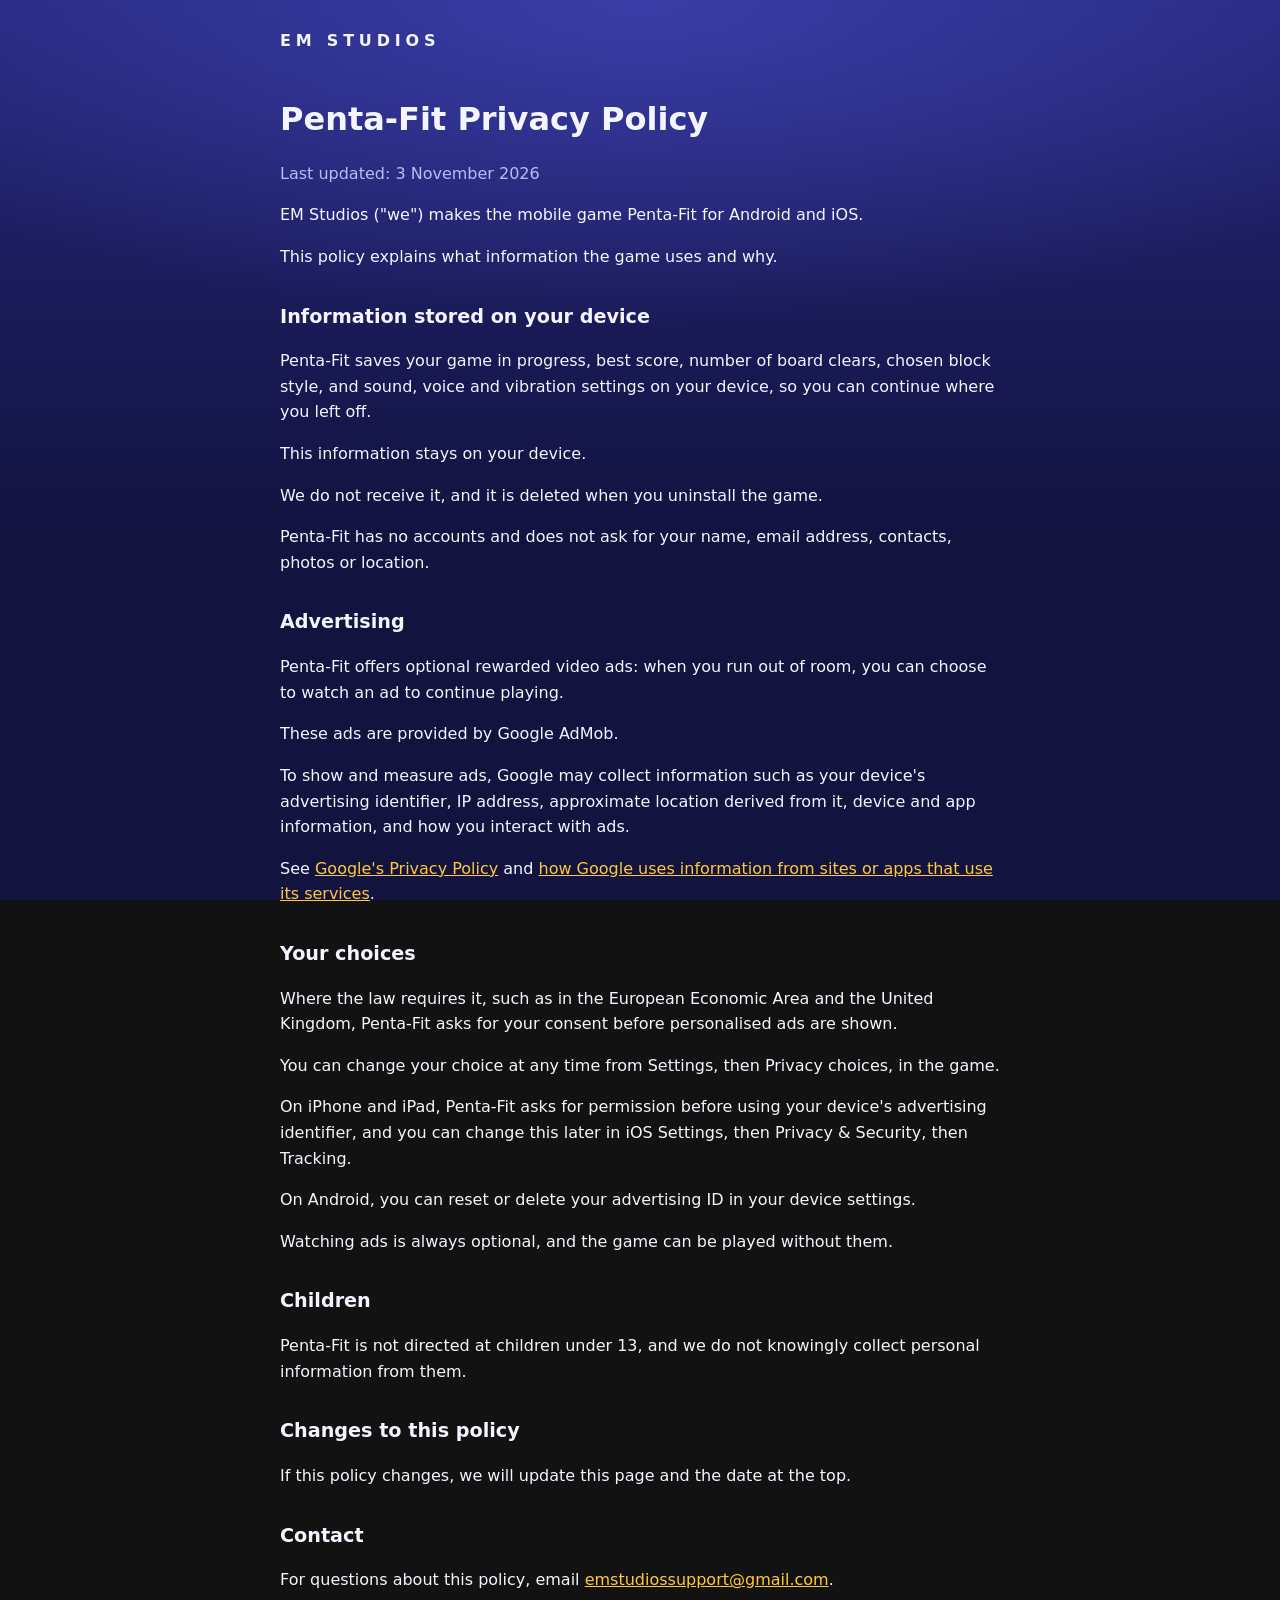
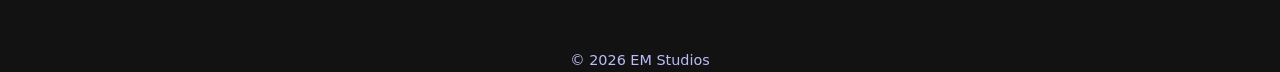
==== penta-fit/privacy.html @ 74112a07 "Add the EM Studios site, Penta-Fit privacy policy and app-ads.txt Co-Authored-By: Claude Opus 5.5 <n" ====
<!doctype html>
<html lang="en">
  <head>
    <meta charset="utf-8" />
    <meta name="viewport" content="width=device-width, initial-scale=1" />
    <title>Penta-Fit Privacy Policy</title>
    <meta name="description" content="How Penta-Fit by EM Studios uses information." />
    <link rel="icon" href="icon.svg" type="image/svg+xml" />
    <link rel="stylesheet" href="../styles.css" />
  </head>
  <body>
    <header class="site wrap"><a href="../">EM STUDIOS</a></header>
    <main class="wrap doc">
      <h1>Penta-Fit Privacy Policy</h1>
      <p class="meta">Last updated: 3 November 2026</p>

      <p>EM Studios ("we") makes the mobile game Penta-Fit for Android and iOS.</p>
      <p>This policy explains what information the game uses and why.</p>

      <h2>Information stored on your device</h2>
      <p>Penta-Fit saves your game in progress, best score, number of board clears, chosen block style, and sound, voice and vibration settings on your device, so you can continue where you left off.</p>
      <p>This information stays on your device.</p>
      <p>We do not receive it, and it is deleted when you uninstall the game.</p>
      <p>Penta-Fit has no accounts and does not ask for your name, email address, contacts, photos or location.</p>

      <h2>Advertising</h2>
      <p>Penta-Fit offers optional rewarded video ads: when you run out of room, you can choose to watch an ad to continue playing.</p>
      <p>These ads are provided by Google AdMob.</p>
      <p>To show and measure ads, Google may collect information such as your device's advertising identifier, IP address, approximate location derived from it, device and app information, and how you interact with ads.</p>
      <p>See <a href="https://policies.google.com/privacy">Google's Privacy Policy</a> and <a href="https://policies.google.com/technologies/partner-sites">how Google uses information from sites or apps that use its services</a>.</p>

      <h2>Your choices</h2>
      <p>Where the law requires it, such as in the European Economic Area and the United Kingdom, Penta-Fit asks for your consent before personalised ads are shown.</p>
      <p>You can change your choice at any time from Settings, then Privacy choices, in the game.</p>
      <p>On iPhone and iPad, Penta-Fit asks for permission before using your device's advertising identifier, and you can change this later in iOS Settings, then Privacy &amp; Security, then Tracking.</p>
      <p>On Android, you can reset or delete your advertising ID in your device settings.</p>
      <p>Watching ads is always optional, and the game can be played without them.</p>

      <h2>Children</h2>
      <p>Penta-Fit is not directed at children under 13, and we do not knowingly collect personal information from them.</p>

      <h2>Changes to this policy</h2>
      <p>If this policy changes, we will update this page and the date at the top.</p>

      <h2>Contact</h2>
      <p>For questions about this policy, email <a href="mailto:emstudiossupport@gmail.com">emstudiossupport@gmail.com</a>.</p>
    </main>
    <footer class="wrap">&copy; 2026 EM Studios</footer>
  </body>
</html>
---- styles.css ----
:root {
  --bg: #12133f;
  --bg-2: #1d1f5c;
  --text: #f4f5ff;
  --muted: #b9bcf5;
  --accent: #a855f7;
  --gold: #ffc93c;
  --line: rgb(255 255 255 / 0.12);
  color-scheme: dark;
}

* {
  box-sizing: border-box;
}

html {
  -webkit-text-size-adjust: 100%;
}

body {
  margin: 0;
  min-height: 100vh;
  font-family: system-ui, -apple-system, 'Segoe UI', Roboto, sans-serif;
  line-height: 1.6;
  color: var(--text);
  background:
    radial-gradient(120% 60% at 50% 0%, #3a3da6 0%, transparent 60%),
    linear-gradient(180deg, #24267a 0%, var(--bg) 60%);
  background-attachment: fixed;
}

a {
  color: var(--gold);
}

.wrap {
  max-width: 760px;
  margin: 0 auto;
  padding: 0 20px;
}

header.site {
  padding-top: 28px;
}

header.site a {
  color: var(--text);
  text-decoration: none;
  font-weight: 800;
  letter-spacing: 0.3em;
}

.hero {
  padding-block: 72px 40px;
  text-align: center;
}

.hero h1 {
  margin: 0;
  font-size: clamp(2.4rem, 9vw, 4rem);
  font-weight: 900;
  letter-spacing: 0.18em;
}

.hero p {
  margin: 12px 0 0;
  color: var(--muted);
  font-size: 1.15rem;
}

.card {
  display: flex;
  gap: 20px;
  align-items: center;
  padding: 24px;
  border-radius: 24px;
  background: var(--bg-2);
  border: 1px solid var(--line);
}

.card img {
  width: 88px;
  height: 88px;
  border-radius: 22px;
  flex: none;
}

.card h2 {
  margin: 0;
  font-size: 1.5rem;
}

.card p {
  margin: 6px 0 0;
  color: var(--muted);
}

.badge {
  display: inline-block;
  margin-top: 10px;
  padding: 4px 12px;
  border-radius: 12px;
  font-size: 0.85rem;
  font-weight: 700;
  color: #0d0e33;
  background: var(--gold);
}

.doc {
  padding-block: 40px;
}

.doc h1 {
  margin: 0 0 4px;
  font-size: 2rem;
}

.doc h2 {
  margin: 32px 0 8px;
  font-size: 1.2rem;
}

.doc .meta {
  color: var(--muted);
}

footer {
  padding-block: 40px 48px;
  color: var(--muted);
  font-size: 0.9rem;
  text-align: center;
}

@media (max-width: 480px) {
  .card {
    flex-direction: column;
    text-align: center;
  }
}
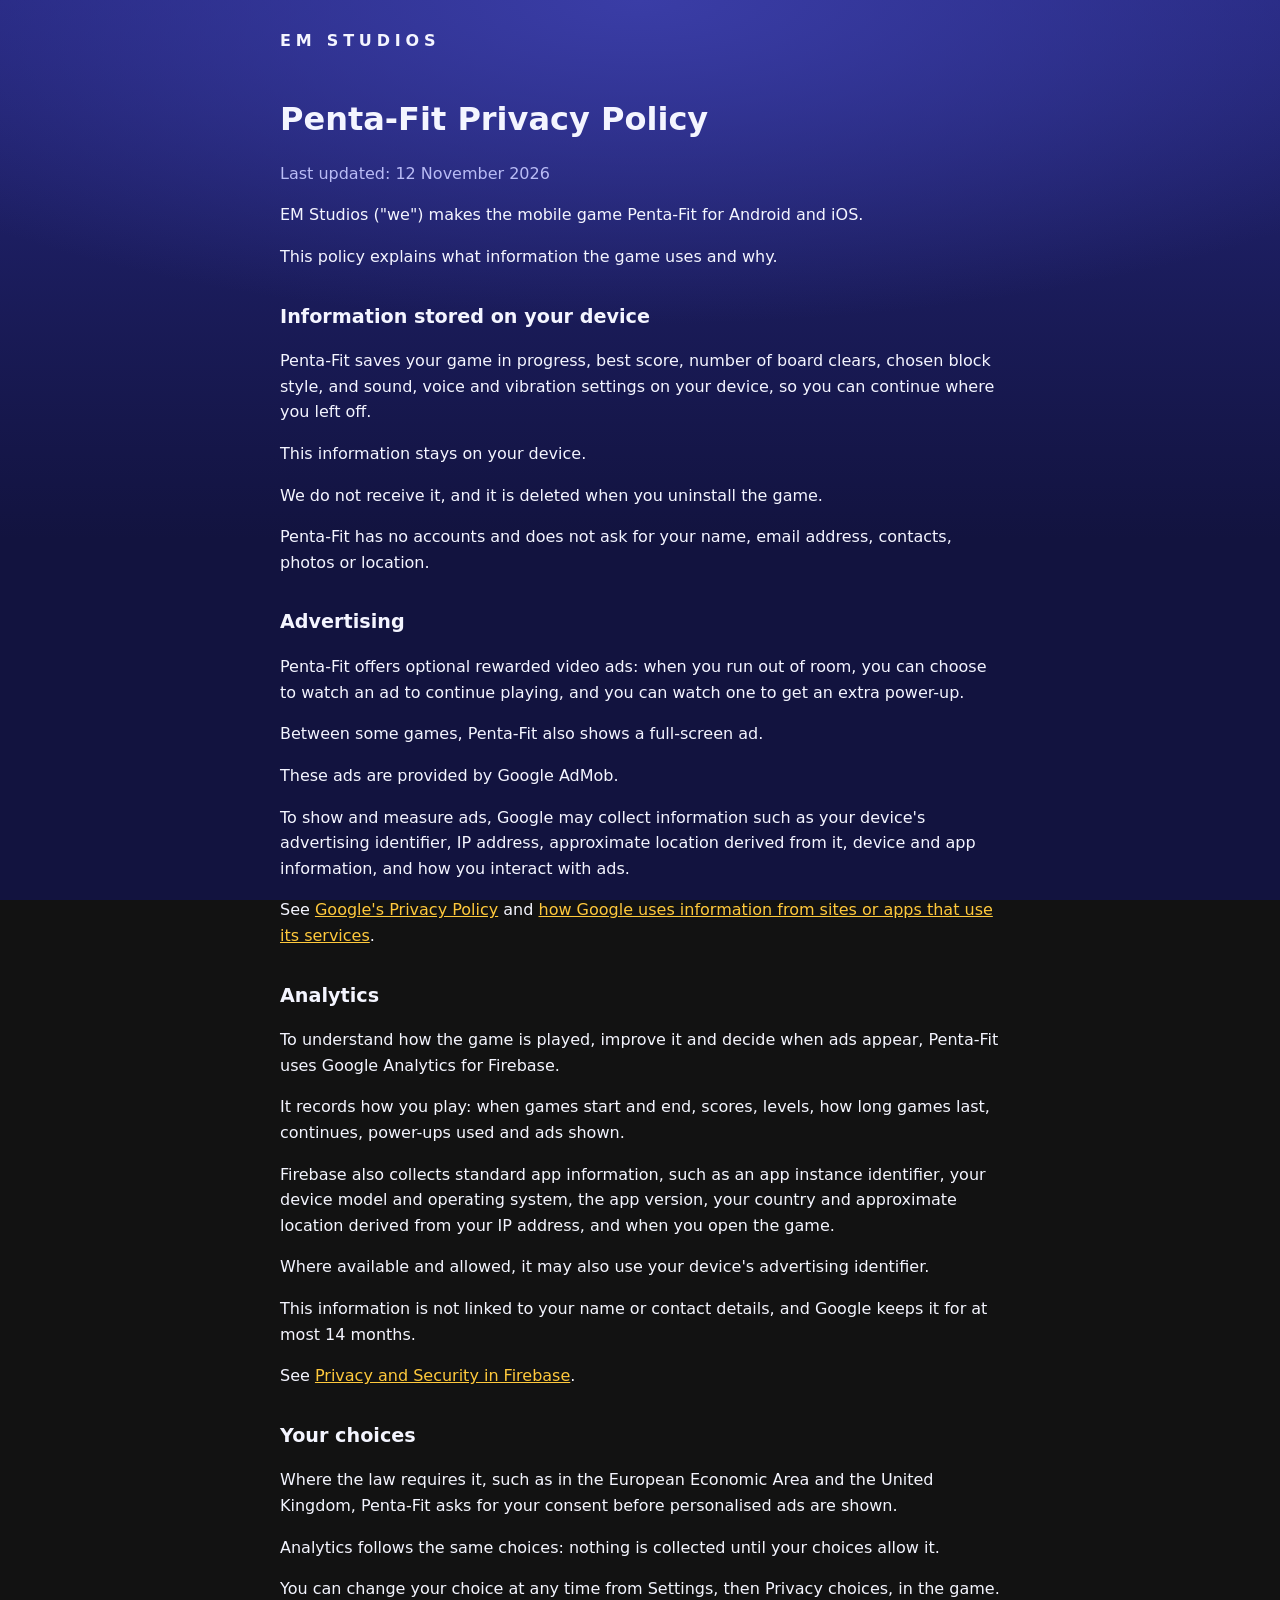
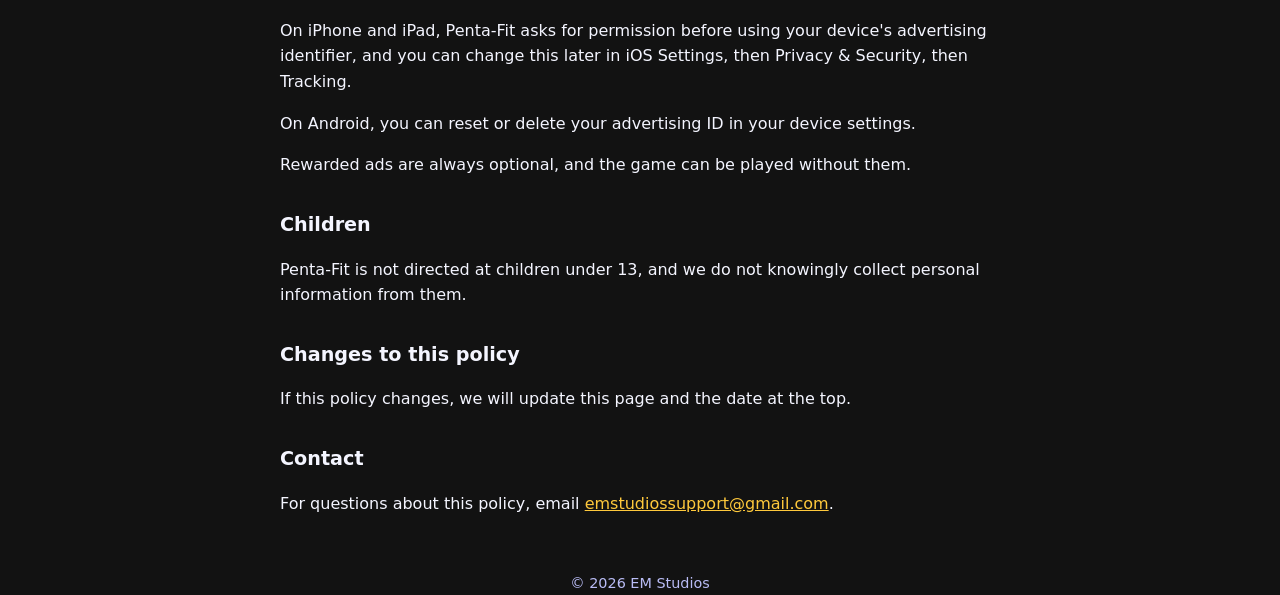
==== commit 82630c6b: "Penta-Fit privacy policy: add Firebase Analytics and between-game ads" ====
--- a/penta-fit/privacy.html
+++ b/penta-fit/privacy.html
@@ -12,7 +12,7 @@
     <header class="site wrap"><a href="../">EM STUDIOS</a></header>
     <main class="wrap doc">
       <h1>Penta-Fit Privacy Policy</h1>
-      <p class="meta">Last updated: 3 November 2026</p>
+      <p class="meta">Last updated: 12 November 2026</p>
 
       <p>EM Studios ("we") makes the mobile game Penta-Fit for Android and iOS.</p>
       <p>This policy explains what information the game uses and why.</p>
@@ -24,17 +24,27 @@
       <p>Penta-Fit has no accounts and does not ask for your name, email address, contacts, photos or location.</p>
 
       <h2>Advertising</h2>
-      <p>Penta-Fit offers optional rewarded video ads: when you run out of room, you can choose to watch an ad to continue playing.</p>
+      <p>Penta-Fit offers optional rewarded video ads: when you run out of room, you can choose to watch an ad to continue playing, and you can watch one to get an extra power-up.</p>
+      <p>Between some games, Penta-Fit also shows a full-screen ad.</p>
       <p>These ads are provided by Google AdMob.</p>
       <p>To show and measure ads, Google may collect information such as your device's advertising identifier, IP address, approximate location derived from it, device and app information, and how you interact with ads.</p>
       <p>See <a href="https://policies.google.com/privacy">Google's Privacy Policy</a> and <a href="https://policies.google.com/technologies/partner-sites">how Google uses information from sites or apps that use its services</a>.</p>
 
+      <h2>Analytics</h2>
+      <p>To understand how the game is played, improve it and decide when ads appear, Penta-Fit uses Google Analytics for Firebase.</p>
+      <p>It records how you play: when games start and end, scores, levels, how long games last, continues, power-ups used and ads shown.</p>
+      <p>Firebase also collects standard app information, such as an app instance identifier, your device model and operating system, the app version, your country and approximate location derived from your IP address, and when you open the game.</p>
+      <p>Where available and allowed, it may also use your device's advertising identifier.</p>
+      <p>This information is not linked to your name or contact details, and Google keeps it for at most 14 months.</p>
+      <p>See <a href="https://firebase.google.com/support/privacy">Privacy and Security in Firebase</a>.</p>
+
       <h2>Your choices</h2>
       <p>Where the law requires it, such as in the European Economic Area and the United Kingdom, Penta-Fit asks for your consent before personalised ads are shown.</p>
+      <p>Analytics follows the same choices: nothing is collected until your choices allow it.</p>
       <p>You can change your choice at any time from Settings, then Privacy choices, in the game.</p>
       <p>On iPhone and iPad, Penta-Fit asks for permission before using your device's advertising identifier, and you can change this later in iOS Settings, then Privacy &amp; Security, then Tracking.</p>
       <p>On Android, you can reset or delete your advertising ID in your device settings.</p>
-      <p>Watching ads is always optional, and the game can be played without them.</p>
+      <p>Rewarded ads are always optional, and the game can be played without them.</p>
 
       <h2>Children</h2>
       <p>Penta-Fit is not directed at children under 13, and we do not knowingly collect personal information from them.</p>
